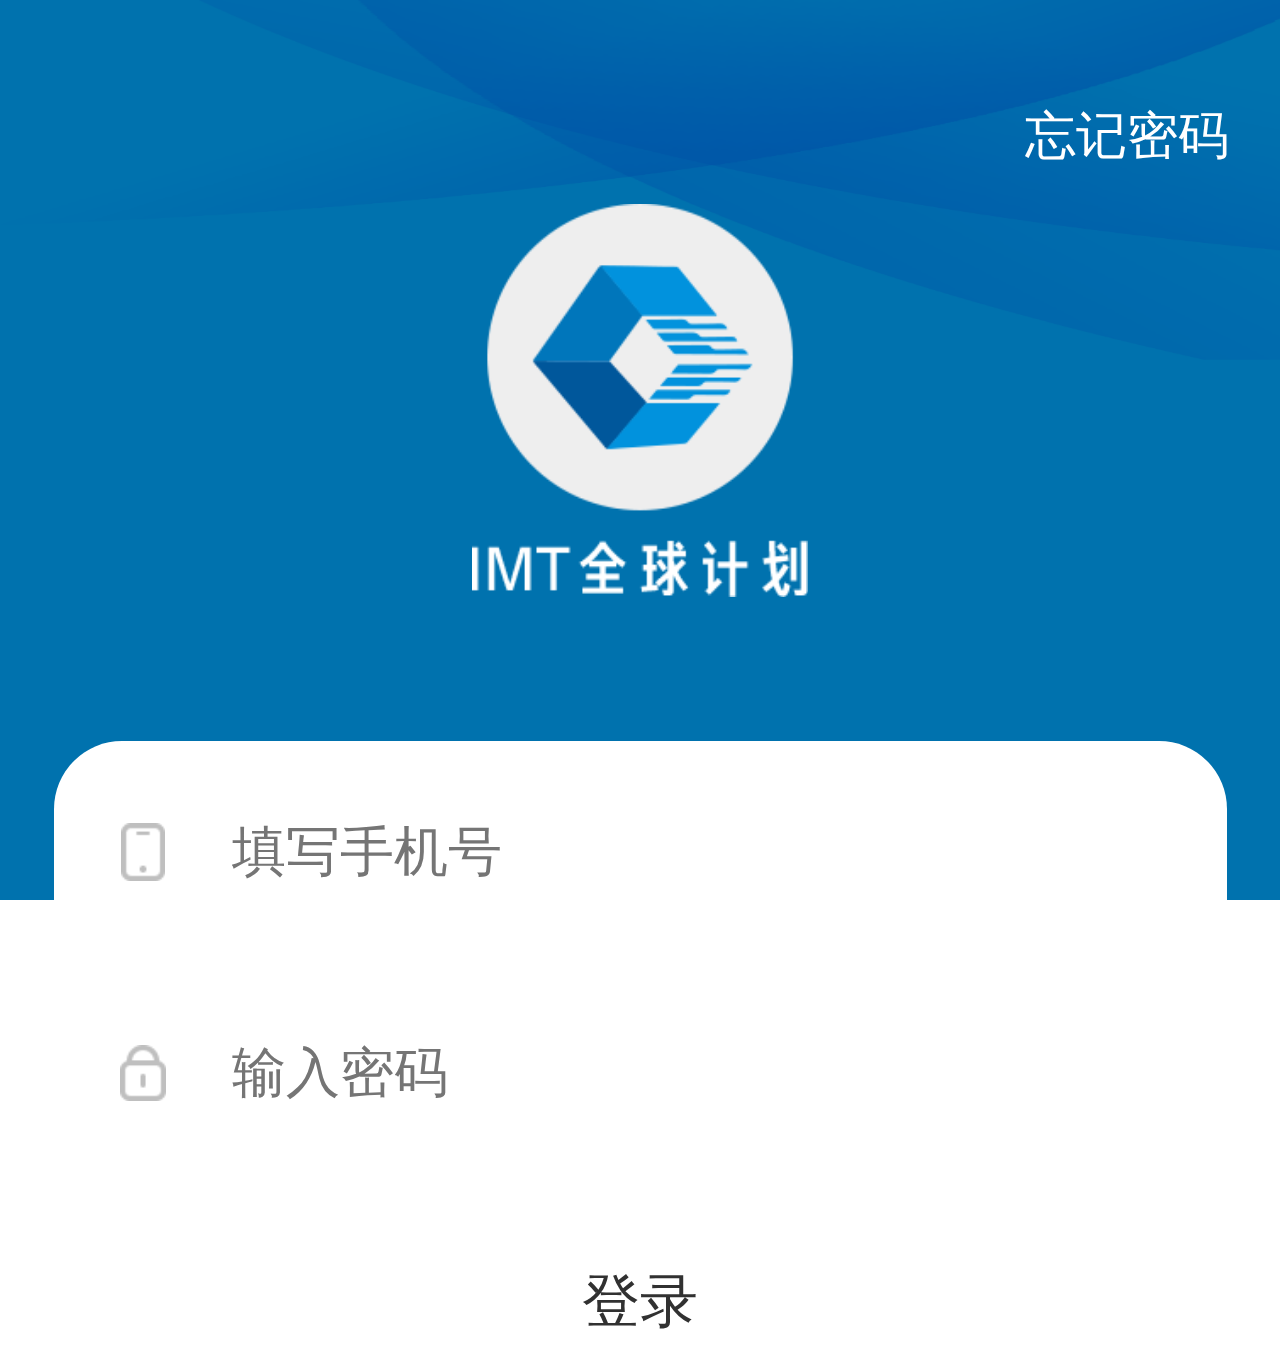
==== 前端/login.html @ ba6bb0d2 "提交" ====
<!DOCTYPE html>
<html>

<head>
    <meta charset="utf-8">
    <meta http-equiv="X-UA-Compatible" content="IE=edge,chrome=1">
    <meta name="viewport" content="width=device-width,height=device-height, initial-scale=1, user-scalable=no, minimum-scale=1.0, maximum-scale=1.0">
    <meta http-equiv="X-UA-Compatible" content="IE=edge">
    <META HTTP-EQUIV="pragma" CONTENT="no-cache">
    <META HTTP-EQUIV="Cache-Control" CONTENT="no-cache, must-revalidate">
    <META HTTP-EQUIV="expires" CONTENT="0">
    <title>登录</title>
    <link rel="stylesheet" href="css/style.css">
    <link rel="stylesheet" href="css/login.css">
    <script type="text/javascript" src="js/lib/jquery-3.2.1.min.js"></script>
</head>

<body>
    <main>
        <a href="" class="forget">忘记密码</a>
        <div class="logo"><img src="img/login/logo.png" alt=""></div>
        <div class="form">
        	<div class="input phone clearfix">
        		<span class="fl"></span>
        		<input class="fl" type="text" placeholder="填写手机号" maxlength="11">
        	</div>
        	<div class="input password clearfix">
        		<span class="fl"></span>
        		<input class="fl" type="text" placeholder="输入密码">
        	</div>
        </div>
        <div class="btn">登录</div>
    </main>
    <script type="text/javascript" src="js/style.js"></script>
</body>

</html>
---- 前端/css/style.css ----
@charset "utf-8";
* {
    margin: 0px;
    padding: 0px;
    -webkit-tap-highlight-color: rgba(0, 0, 0, 0);
    -webkit-tap-highlight-color: transparent;
}

img {
    width: 100%;
    vertical-align: bottom;
    display: block;
    -webkit-tap-highlight-color: transparent;
    -webkit-touch-callout: none;
    -webkit-user-select: none;
}

input,
textarea,
select {
    vertical-align: middle;
    color: #666;
    outline: none;
    font-family: '微软雅黑';
    border: none;
    resize: none;
    background-color: transparent;
}

button {
    outline: none;
    cursor: pointer;
}

select {
    -webkit-appearance: none;
    -webkit-tap-highlight-color: rgba(0, 0, 0, 0);
    outline: none;
}

li {
    list-style-type: none;
}

a {
    text-decoration: none;
}

.fl {
    float: left;
}

.fr {
    float: right;
}

.clearfix:after {
    content: "";
    height: 0;
    visibility: hidden;
    display: block;
    clear: both;
}

.clearfix {
    zoom: 1;
}

.disnone {
    display: none;
}
---- 前端/css/login.css ----
@charset "utf-8";

html,
body {
	width: 100%;
	height: 100%;
	background: url('../img/login/back.png') no-repeat center;
	background-size: 100% 100%;
}

.forget {
	color: #fff;
	font-size: .3rem;
	position: absolute;
	right: .3rem;
	top: .6rem;
}

.logo {
	width: 1.98rem;
	position: absolute;
	top: 1.2rem;
	left: 50%;
	margin-left: -.99rem;
}

.form {
	width: 6.9rem;
	position: absolute;
	left: 50%;
	margin-left: -3.45rem;
	top: 4.36rem;
	background-color: #fff;
	border-radius: .4rem;
}

.form span {
	width: 1.05rem;
	height: 1.3rem;
}

.form input {
	width: 5rem;
	height: 1.3rem;
	font-size: .32rem;
}

.form .phone span {
	background: url('../img/login/phone_ico.png') no-repeat center;
	background-size: .26rem .34rem;
}

.form .password span {
	background: url('../img/login/pass_ico.png') no-repeat center;
	background-size: .27rem .33rem;
}

.btn {
	font-size: .34rem;
	color: #313131;
	height: .8rem;
	line-height: .8rem;
	width: 6.9rem;
	position: absolute;
	left: 50%;
	margin-left: -3.45rem;
	top: 7.26rem;
	text-align: center;
	cursor: pointer;
	background: #fff;
	border-radius: .6rem;
}
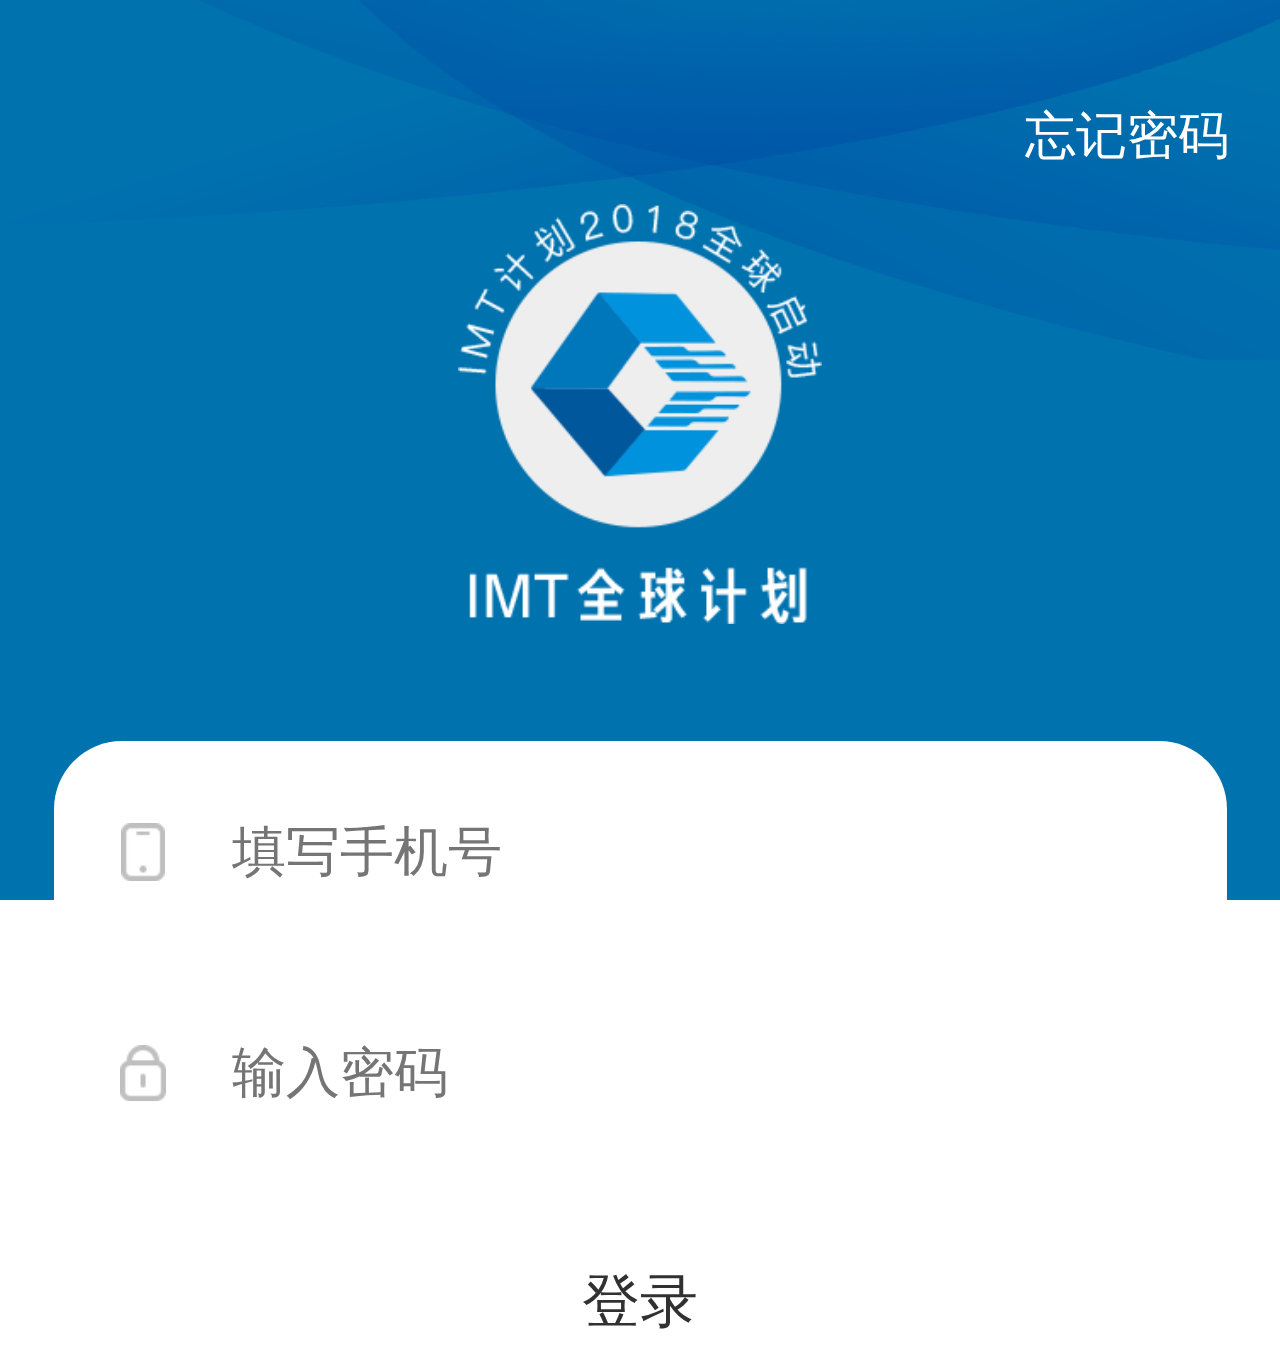
==== commit 1c810311: "提交" ====
--- a/前端/login.html
+++ b/前端/login.html
@@ -18,7 +18,7 @@
 <body>
     <main>
         <a href="" class="forget">忘记密码</a>
-        <div class="logo"><img src="img/login/logo.png" alt=""></div>
+        <div class="logo"><img src="img/style/logo.png" alt=""></div>
         <div class="form">
         	<div class="input phone clearfix">
         		<span class="fl"></span>
--- a/前端/css/style.css
+++ b/前端/css/style.css
@@ -69,3 +69,102 @@
 .disnone {
     display: none;
 }
+
+/*内页头部*/
+
+header {
+    background: #0076bb;
+}
+
+header .view {
+    width: 6.9rem;
+    margin-left: auto;
+    margin-right: auto;
+    position: relative;
+    height: .88rem;
+    line-height: .88rem;
+    font-size: .36rem;
+    color: #ffffff;
+    text-align: center;
+}
+
+header .view a {
+    width: .2rem;
+    height: .88rem;
+    position: absolute;
+    left: 0;
+    top: 0;
+    background: url('../img/style/return_ico.png') no-repeat left center;
+    background-size: .2rem .34rem;
+}
+
+/*底部*/
+
+footer {
+    position: fixed;
+    width: 100%;
+    bottom: 0;
+    left: 0;
+    z-index: 9;
+    background: #0076bb;
+    height: .98rem;
+}
+
+footer li {
+    width: 25%;
+}
+
+footer li i {
+    height: .38rem;
+    background-position: center;
+    background-repeat: no-repeat;
+    display: block;
+    margin-top: .21rem;
+}
+
+footer li p {
+    font-size: .2rem;
+    color: #ffffff;
+    text-align: center;
+    margin-top: .05rem;
+}
+
+footer li.ico1 i {
+    background-image: url('../img/style/footer_ico1.png');
+    background-size: .4rem .38rem;
+}
+
+footer li.ico1.on i {
+    background-image: url('../img/style/footer_ico5.png');
+    background-size: .4rem .38rem;
+}
+
+footer li.ico2 i {
+    background-image: url('../img/style/footer_ico2.png');
+    background-size: .35rem .38rem;
+}
+
+footer li.ico2.on i {
+    background-image: url('../img/style/footer_ico6.png');
+    background-size: .35rem .38rem;
+}
+
+footer li.ico3 i {
+    background-image: url('../img/style/footer_ico3.png');
+    background-size: .4rem .38rem;
+}
+
+footer li.ico3.on i {
+    background-image: url('../img/style/footer_ico7.png');
+    background-size: .4rem .38rem;
+}
+
+footer li.ico4 i {
+    background-image: url('../img/style/footer_ico4.png');
+    background-size: .38rem .38rem;
+}
+
+footer li.ico4.on i {
+    background-image: url('../img/style/footer_ico8.png');
+    background-size: .38rem .38rem;
+}--- a/前端/css/login.css
+++ b/前端/css/login.css
@@ -17,11 +17,11 @@
 }
 
 .logo {
-	width: 1.98rem;
+	width: 2.14rem;
 	position: absolute;
 	top: 1.2rem;
 	left: 50%;
-	margin-left: -.99rem;
+	margin-left: -1.07rem;
 }
 
 .form {
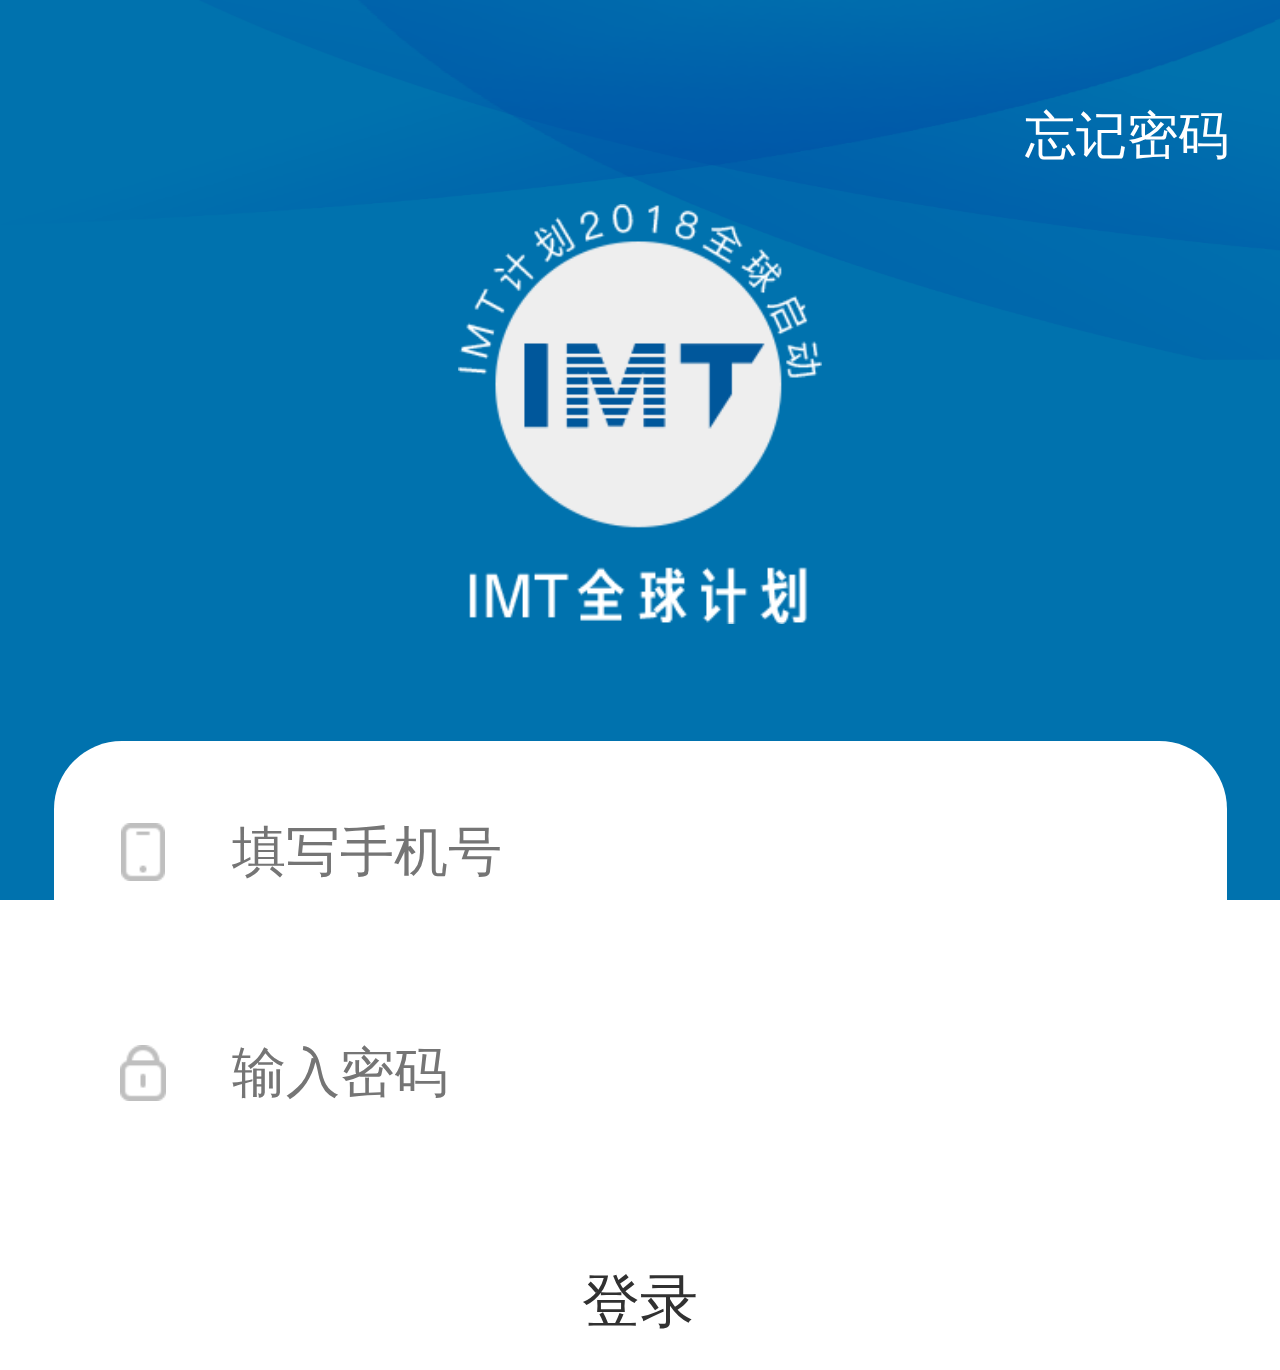
==== commit d4fea096: "更新" ====
--- a/前端/login.html
+++ b/前端/login.html
@@ -17,7 +17,7 @@
 
 <body>
     <main>
-        <a href="" class="forget">忘记密码</a>
+        <a href="forget.html" class="forget">忘记密码</a>
         <div class="logo"><img src="img/style/logo.png" alt=""></div>
         <div class="form">
         	<div class="input phone clearfix">
